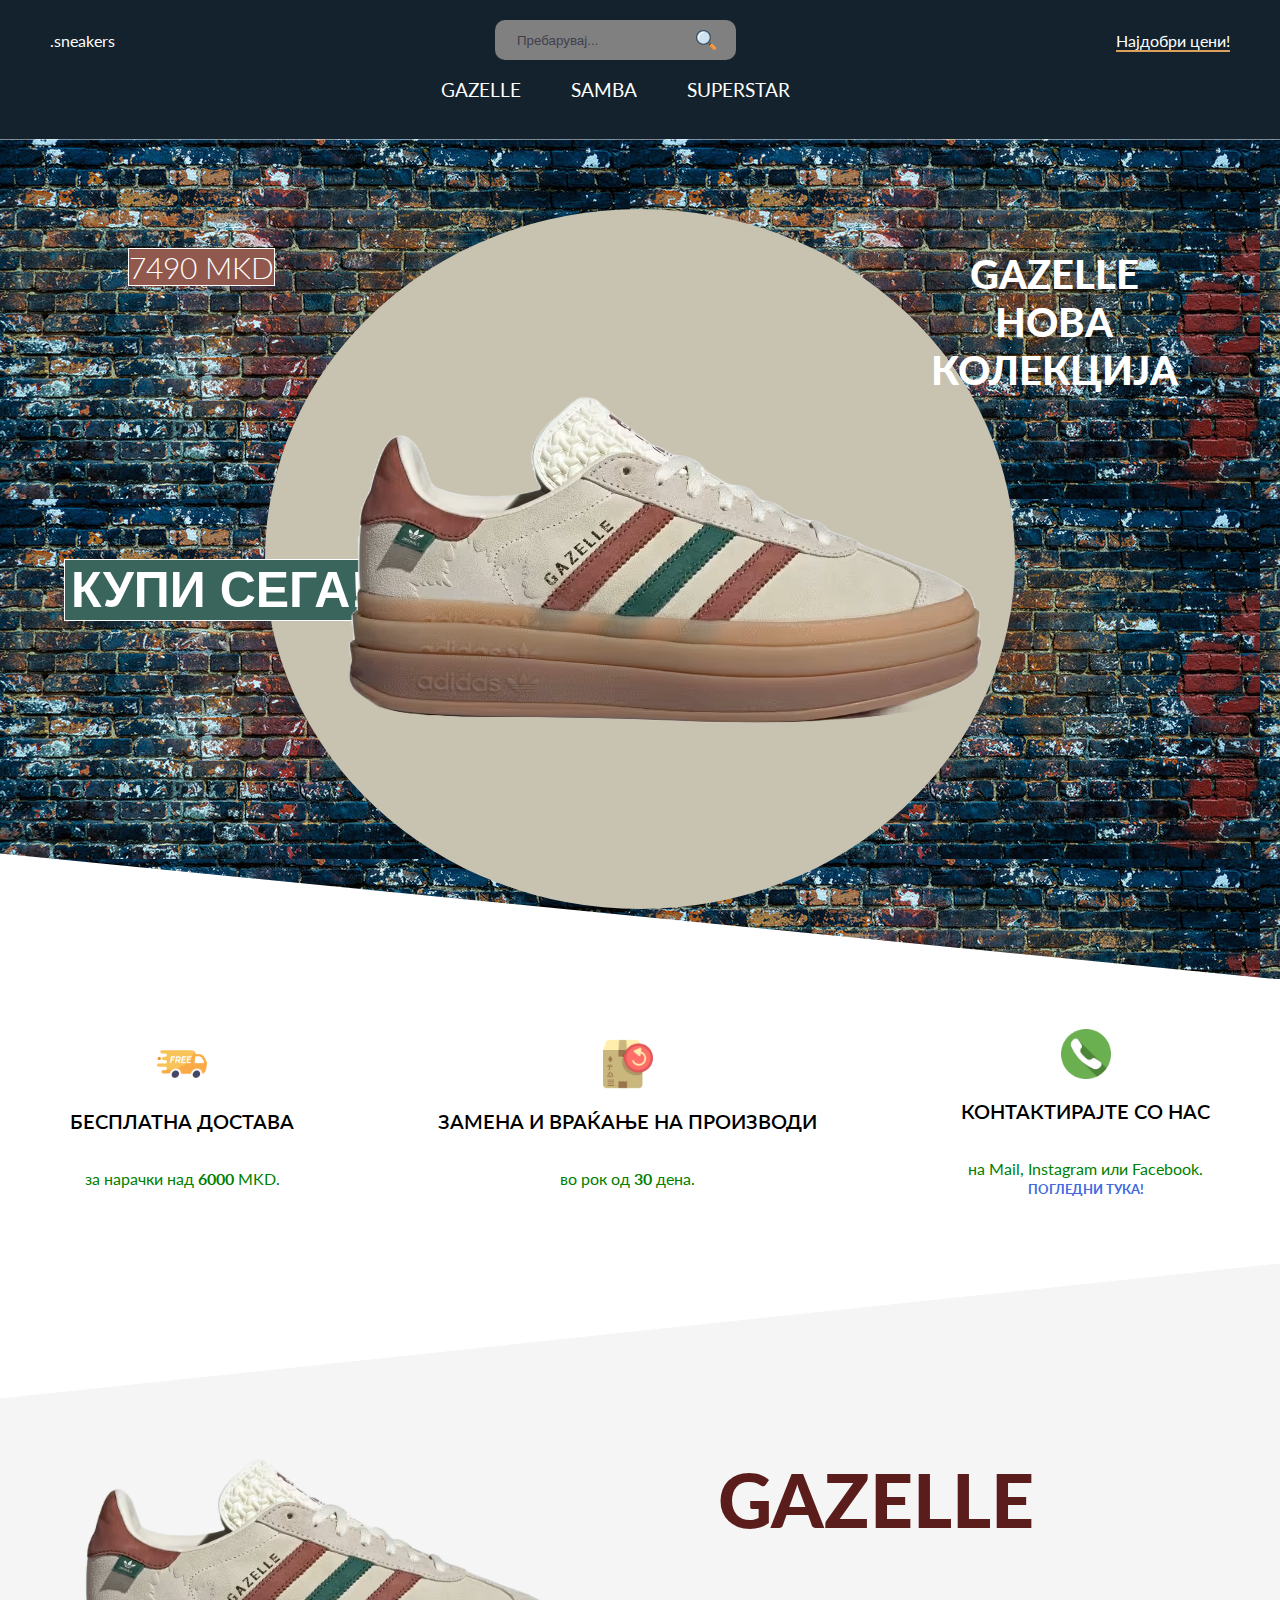
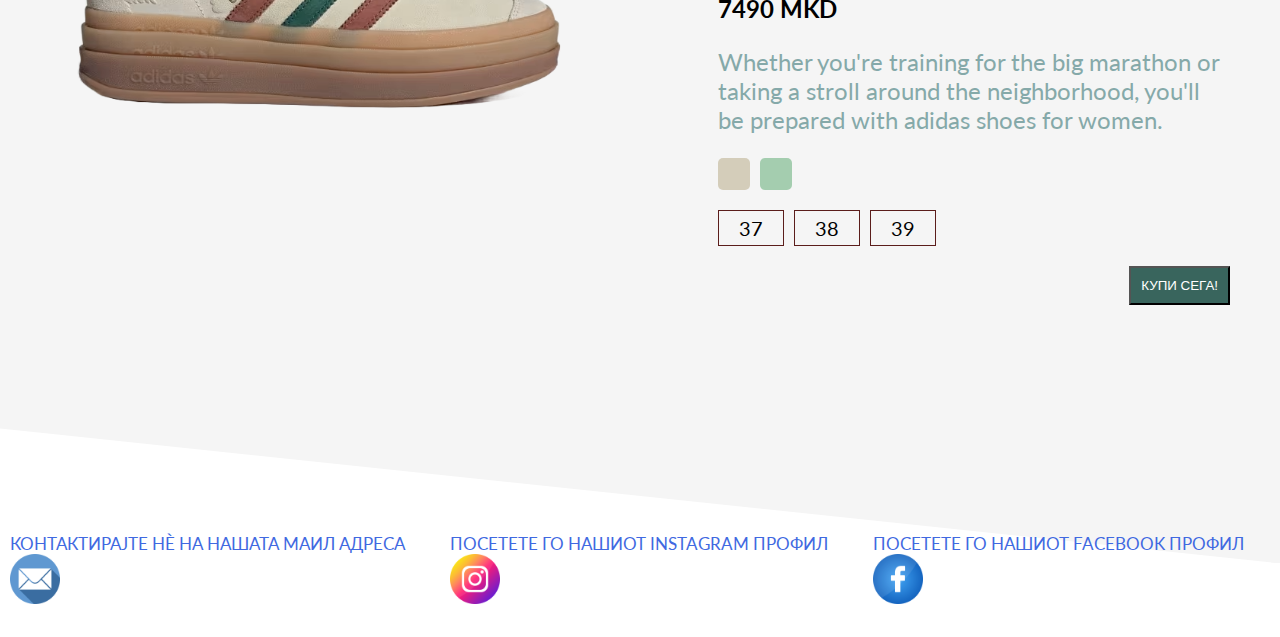
==== My first website/index.html @ 0463611b "Add files via upload" ====
<!DOCTYPE html>
<html lang="en">
<head>
    <meta charset="UTF-8">
    <meta name="viewport" content="width=device-width, initial-scale=1.0">
    <link href="https://fonts.googleapis.com/css2?family=Lato:ital,wght@0,100;0,300;0,400;0,700;0,900;1,100;1,300;1,400;1,700;1,900&display=swap" rel="stylesheet">
    <link rel="stylesheet" href="./style.css">
    <title>Adidas Store</title>
</head>
<body>

    <!--header-->
    <nav>
        <div class="navTop">
            <div class="navItem">.sneakers <!--LOGO OVDE TREBA-->
            </div>

            <div class="navItem">
                <div class="search">
                    <input type="text" placeholder="Пребарувај..." class="searchInput">
                    <img src="./imgFolder/search.png" width="20" height="20" alt="" class="searchIcon">
                </div>
            </div>

            <div class="navItem">
                <span class="bestPrices">Најдобри цени!</span>
            </div>
        </div>

        <div class="navBottom">
            <h3 class="menuItem">GAZELLE</h3>
            <h3 class="menuItem">SAMBA</h3>
            <h3 class="menuItem">SUPERSTAR</h3>
        </div>
    </nav>


    <!--mybody-->
    <div class="slider">
        <div class="sliderWrapper">
            <div class="sliderItem">
                <img src="./imgFolder/gazelle1.png" alt="" class="sliderImg">
                <div class="sliderBg"></div>
                <h1 class="sliderTitle">GAZELLE<br>НОВА<br>КОЛЕКЦИЈА</h1>
                <h2 class="sliderPrice">7490 MKD</h2>
                <a href="#product">
                    <button class="buyButton">КУПИ СЕГА!</button>
                </a>
                
            </div>
            <div class="sliderItem">
                <img src="./imgFolder/samba1.png" alt="" class="sliderImg">
                <!--this is going to be only a circle-->
                <div class="sliderBg"></div>
                <h1 class="sliderTitle">SAMBA<br>НОВА<br>КОЛЕКЦИЈА</h1>
                <h2 class="sliderPrice">5750 MKD</h2>
                <a href="#product">
                    <button class="buyButton">КУПИ СЕГА!</button>
                </a>
            </div>
            <div class="sliderItem">
                <img src="./imgFolder/star1.png" alt="" class="sliderImg">
                <!--this is going to be only a circle-->
                <div class="sliderBg"></div>
                <h1 class="sliderTitle">SUPERSTAR<br>НОВА<br>КОЛЕКЦИЈА</h1>
                <h2 class="sliderPrice">5520 MKD</h2>
                <a href="#product">
                    <button class="buyButton">КУПИ СЕГА!</button>
                </a>
            </div>
        </div>
    </div>

    <!--icons-->
    <div class="featers">
        <div class="feature">
            <img src="imgFolder/free-shipping.png" alt="" class="featureImg">
            <span class="featureTitle">БЕСПЛАТНА ДОСТАВА</span>
            <p style="color: green;">за нарачки над <strong>6000</strong> MKD.</p>
        </div>
        <div class="feature">
            <img src="imgFolder/product-return.png" alt="" class="featureImg">
            <span class="featureTitle">ЗАМЕНА И ВРАЌАЊЕ НА ПРОИЗВОДИ</span>
            <p style="color: green;">во рок од <strong>30</strong> дена.</p>
        </div>
        <div class="feature">
            <img src="imgFolder/phone.png" alt="" class="featureImg">
            <span class="featureTitle">КОНТАКТИРАЈТЕ СО НАС</span>
            <p style="color: green;">на Mail, Instagram или Facebook.<br><strong><a class="footerA" style="font-size: 10pt;" href="#footerID">ПОГЛЕДНИ ТУКА!</a></strong></p>
        </div>
    </div>

    <!--showing the product-->
    <div class="product" id="product">
        <img src="./imgFolder/gazelle1.png" alt="" class="productImg">
        <div class="productDetails">
            <h1 class="productTitle">GAZELLE</h1>
            <h2 class="productPrice">7490 MKD</h2>
            <p class="productDesc">Whether you're training for the big marathon or taking a stroll around the neighborhood,
                 you'll be prepared with adidas shoes for women.</p>

                <div class="colors">
                    <div class="color"></div>
                    <div class="color"></div>
                </div>
                <div class="sizes">
                    <div class="size">37</div>
                    <div class="size">38</div>
                    <div class="size">39</div>
                </div>
                <button class="productButton">КУПИ СЕГА!</button>
        </div>

        <!--order here-->
        <div class="payment">
            <h1 class="payTitle">ЛИЧНИ ПОДАТОЦИ</h1>
            <label>Име и презиме</label>
            <input type = "text" placeholder="Кристина Каламукоска" class="payInput">
            <label>Телефонски број</label>
            <input type = "text" placeholder="+389XX-XXX-XXX" class="payInput">
            <label>Адреса за испорака</label>
            <input type = "text" placeholder="Ул._______ бр._______" class="payInput">
            <label>Платежна картичка</label>
            <input type = "text" placeholder="XXXX XXXX XXXX XXXX" class="payInput">

            <button class="payButton" id="poraka">ПОТВРДИ</button>
            <span class="close">X</span>
        </div>
    </div>

    <div class="footer" id="footerID">
        <div class="footerItem">
            <a  class="footerA" href="https://www.mail.com/">КОНТАКТИРАЈТЕ НÈ НА НАШАТА МАИЛ АДРЕСА</a>
            <img src="imgFolder/email.png" alt="" class="footerImg">
        </div>
        <div class="footerItem">
            <a  class="footerA" href="https://www.instagram.com/adidasoriginals/">ПОСЕТЕТЕ ГО НАШИОТ INSTAGRAM ПРОФИЛ</a>
            <img src="imgFolder/instagram.png" alt="" class="footerImg">
        </div>
        <div class="footerItem">
            <a  class="footerA" href="https://www.facebook.com/adidas">ПОСЕТЕТЕ ГО НАШИОТ FACEBOOK ПРОФИЛ</a>
            <img src="imgFolder/facebook.png" alt="" class="footerImg">
        </div>
    </div>
    <script src="./app.js"></script>
</body>
</html>
---- My first website/style.css ----
html
{
    scroll-behavior: smooth;
}

body
{
    font-family: 'Lato', sans-serif;
    padding: 0;
    margin: 0;
}

nav
{
    background-color: #13222c;
    color: white;
    padding: 20px 50px;
}

.navTop
{
    display: flex;
    align-items: center;
    justify-content: space-between;
}

.search
{
   display: flex;
    align-items: center;
    background-color: grey;
    padding: 10px 20px;
    border-radius: 10px;
}

.searchInput
{
    border: none;
    background-color: transparent;
}

.searchInput::placeholder
{
    color: #403F4C;
}

.bestPrices
{
    font: size 20px;
    border-bottom: 2px solid #DDA15E;
    cursor: pointer;
}

.navBottom
{
    display: flex;
    align-items: center;
    justify-content: center;
}

.menuItem
{
    margin-right: 50px;
    cursor: pointer;
    color: white ;
    font-weight: 400;
}

.slider
{
    background-image: url("imgFolder/360_F_487470694_BtqUltivgbhrTuY5UI2DYc60wN20xx1P.jpg");
    clip-path: polygon(0 0, 100% 0%, 100% 100%, 0 85%);
    overflow: hidden;
}

.sliderWrapper
{
    display: flex;
    /* 100vw for each category */
    width: 300vw;
    transition: all 1s ease-in-out;
}


.sliderItem
{
    /* this is for sliding to the right and the item contains the full screen*/
    width: 100vw;
    display: flex;
    align-items: center;
    justify-content: center;
    position: relative;
}

.sliderImg
{
    z-index: 1;
    margin-left: 4%;
}

.sliderBg
{
    width: 750px;
    height: 700px;
    border-radius: 50%;
    background-color: #c8c2b1;
    position: absolute;
    z-index: 0;
}

.sliderTitle
{
    position: absolute;
    top: 10%;
    right: 8%;
    color: white;
    font-weight: 900;
    font-size: 40px;
    text-align: center;
    z-index: 2;
}

.sliderPrice
{
    position: absolute;
    top: 10%;
    left: 10%;
    color: white;
    font-weight: 300;
    font-size: 30px;
    text-align: center;
    border: 1px solid ;
    background-color: #91594d ;
}

.buyButton
{
    position: absolute;
    top: 50%;
    left: 5%;
    color: white;
    font-weight: 900;
    font-size: 50px;
    text-align: center;
    border: 1px solid ;
    background-color: #39655d ;
}

.buyButton:hover
{
    background-color:white ;
    color: #39655d ;
}

/* za sekoe dete desno razlicna boja */
.sliderItem:nth-child(2) .sliderBg
{
    background-color: #a4313c;
}

.sliderItem:nth-child(3) .sliderBg
{
    background-color: #8c8e86;
}


.featers
{
    display: flex;
    align-items: center;
    justify-content: space-between;
    padding: 50px;
}

.feature
{
    display: flex;
    flex-direction: column;
    align-items: center;
    text-align: center;
}

.featureImg
{
    width: 50px;
    height: 50px;
}

.featureTitle
{
    font-size: 20px;
    font-weight: 600;
    margin: 20px;
}


/* za se sto e pod slider pocnuva tuka */
.product
{
    height: 100vh;
    background-color: whitesmoke;
    position: relative;
    clip-path: polygon(0 15%, 100% 0%, 100% 100%, 0 85%);
}

.productImg
{
    width: 50%;
}

.productDetails
{
    position: absolute;
    top: 10%;
    right: 0;
    width: 40%;
    padding: 50px;
}

.productTitle
{
    font-size: 75px;
    font-weight: 900;
    color: #5b1d1b;
}

.productDesc
{
    font-size: 24px;
    color: #85a9a9;
}

.colors, .sizes
{
    display: flex;
    margin-bottom: 20px;
}

.color
{
    width: 32px;
    height: 32px;
    border-radius: 5px;
    background-color: #d4cdba ;
    margin-right: 10px;
    cursor: pointer;
}

.color:last-child
{
    background-color: #a4cdaf;
}

.size
{
    padding: 5px 20px;
    border: 1px solid #5b1d1b;
    margin-right: 10px;
    cursor: pointer;
    font-size: 20px;
}

.productButton
{
    float: right;
    padding: 10px;
    background-color: #39655d ;
    color: white;
}

.productButton:hover
{
    background-color: white ;
    color: #39655d;
}


.payment
{
    width: 400px;
    height: 400px;
    background-color: white;
    position: absolute;
    top: 0;
    bottom: 0;
    left: 0;
    right: 0;
    margin: auto;
    padding: 10px 50px;
    display: none;
    flex-direction: column;
    -webkit-box-shadow: 0px 0px 39px 28px #625C5F; 
    box-shadow: 0px 0px 39px 28px #625C5F;
}

.payTitle
{
    font-size: 20px;
    color: gray;
}

label
{
    font-size: 14px;
    font-weight: 300;
    color: #91594d;
    padding: 5px;
}

.payButton
{
    display: flex;
    float: right;
    text-align: center;
    width: 20%;
    margin-right: 10%;
    margin-top: 30%;
    background-color: lightgray;
    color: #91594d;
    font-weight: bold;
}

.payButton:hover
{
    background-color: #91594d;
    color:lightgray ;
}

.close
{
    width: 20px;
    height: 20px;
    position: absolute;
    background-color: gray;
    color: white;
    top: 10px;
    right: 10px;
    display: flex;
    align-items: center;
    justify-content: center;
    cursor: pointer;
    padding: 2px;
}


/* footer */

.footer
{
    position: relative;
    display: flex;
    align-items: center;
    justify-content: space-between;
    right: 10px;
    left: 10px;
    bottom: 30px;
}

.footerImg
{
    width: 50px;
    height: 50px;
}

.footerA
{
    font-size: 13pt;
    color: royalblue;
    text-decoration: none;
    width: 50px;
}

.footerA:hover
{
    text-decoration: underline;
}
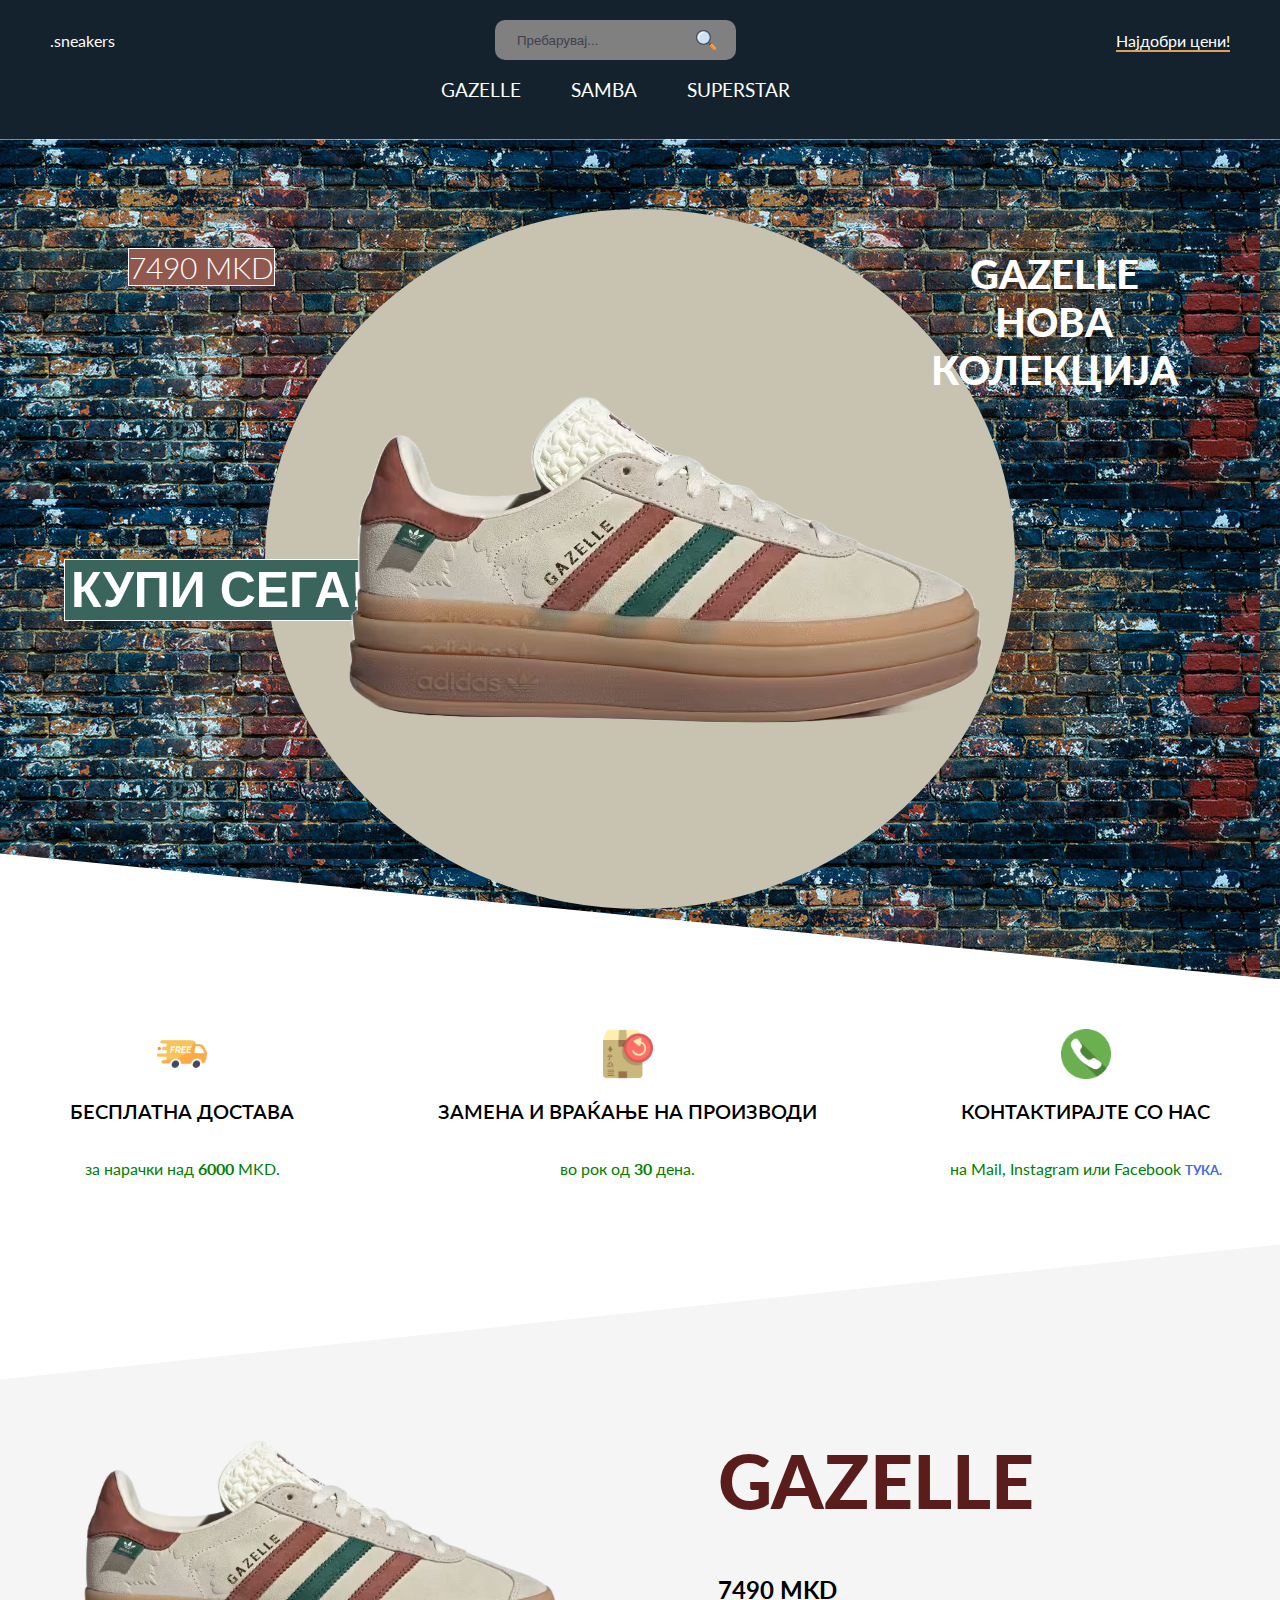
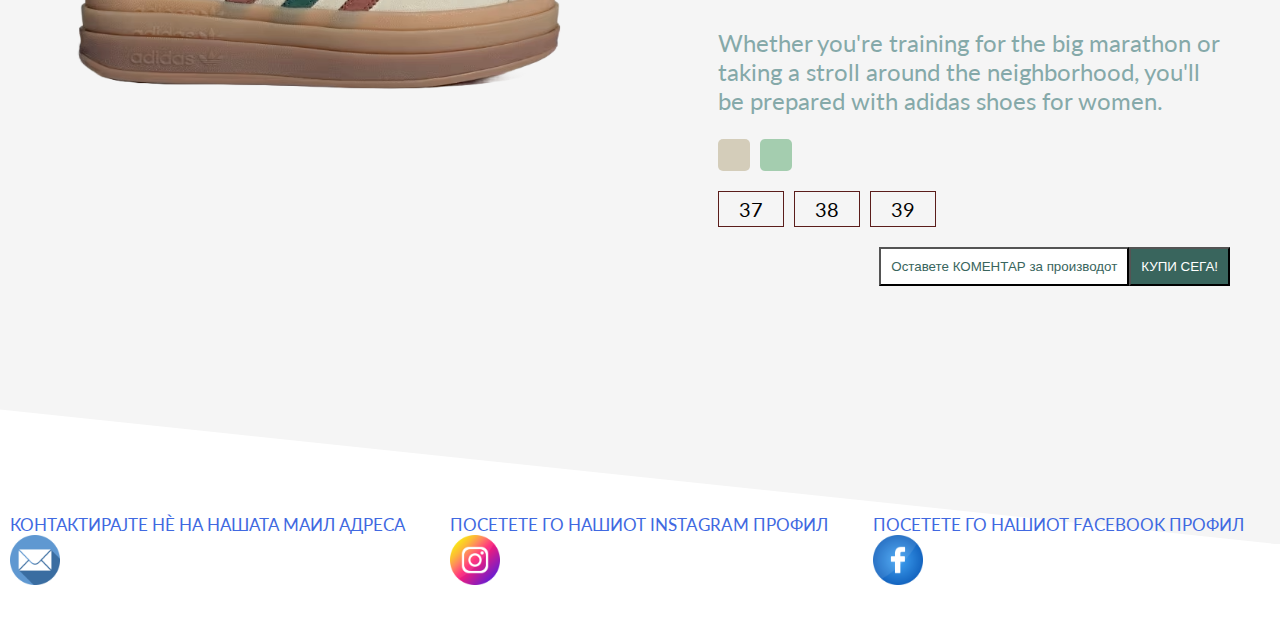
==== commit c604b6e5: "Add files via upload" ====
--- a/My first website/index.html
+++ b/My first website/index.html
@@ -86,7 +86,7 @@
         <div class="feature">
             <img src="imgFolder/phone.png" alt="" class="featureImg">
             <span class="featureTitle">КОНТАКТИРАЈТЕ СО НАС</span>
-            <p style="color: green;">на Mail, Instagram или Facebook.<br><strong><a class="footerA" style="font-size: 10pt;" href="#footerID">ПОГЛЕДНИ ТУКА!</a></strong></p>
+            <p style="color: green;">на Mail, Instagram или Facebook <strong><a class="footerA" style="font-size: 10pt;" href="#footerID">ТУКА.</a></strong></p>
         </div>
     </div>
 
@@ -109,6 +109,7 @@
                     <div class="size">39</div>
                 </div>
                 <button class="productButton">КУПИ СЕГА!</button>
+                <button class="leaveAComment">Оставете КОМЕНТАР за производот</button>               
         </div>
 
         <!--order here-->
@@ -125,6 +126,18 @@
 
             <button class="payButton" id="poraka">ПОТВРДИ</button>
             <span class="close">X</span>
+        </div>
+
+        <!--comment here-->
+        <div class="comment">
+            <h1 class="commentTitle">КОМЕНТИРАЈТЕ ТУКА</h1>
+            <label>Име и презиме</label>
+            <input type = "text" placeholder="Кристина Каламукоска" class="commentInput">
+            <label>Вашиот коментар за производот</label>
+            <input type = "text" placeholder="Моделот е доста привлечен и погоден за различни прилики." class="commentInput">
+
+            <button class="commentButton" id="poraka1">Испратете го коментарот до нас</button>
+            <span class="closeC">X</span>
         </div>
     </div>
 
--- a/My first website/style.css
+++ b/My first website/style.css
@@ -373,4 +373,78 @@
 .footerA:hover
 {
     text-decoration: underline;
+}
+
+.leaveAComment
+{
+    float: right;
+    padding: 10px;
+    background-color: white ;
+    color: #39655d;
+}
+
+.leaveAComment:hover
+{
+    background-color: #39655d ;
+    color:white ;
+}
+
+
+.comment
+{
+    width: 400px;
+    height: 400px;
+    background-color: white;
+    position: absolute;
+    top: 0;
+    bottom: 0;
+    left: 0;
+    right: 0;
+    margin: auto;
+    padding: 10px 50px;
+    display: none;
+    flex-direction: column;
+    -webkit-box-shadow: 0px 0px 39px 28px #625C5F; 
+    box-shadow: 0px 0px 39px 28px #625C5F;
+}
+
+.commentButton
+{
+    display: flex;
+    float: right;
+    text-align: center;
+    width: 40%;
+    margin-right: 10%;
+    margin-top: 30%;
+    background-color: lightgray;
+    color: #91594d;
+    font-weight: bold;
+}
+
+.commentButton:hover
+{
+    background-color: #91594d;
+    color:lightgray ;
+}
+
+.commentTitle
+{
+    font-size: 20px;
+    color: gray;
+}
+
+.closeC
+{
+    width: 20px;
+    height: 20px;
+    position: absolute;
+    background-color: gray;
+    color: white;
+    top: 10px;
+    right: 10px;
+    display: flex;
+    align-items: center;
+    justify-content: center;
+    cursor: pointer;
+    padding: 2px;
 }